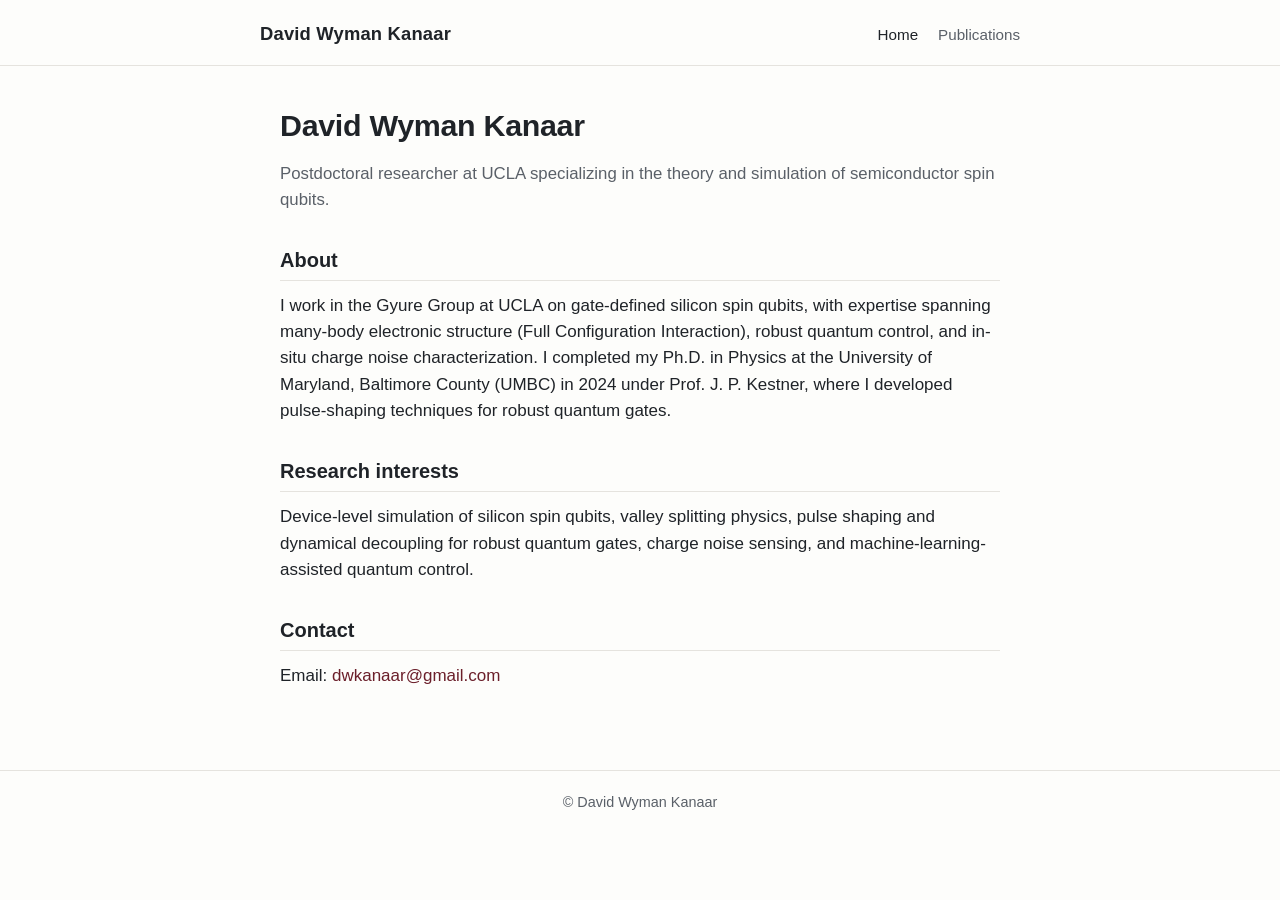
==== index.html @ 48fe8092 "Add home and publications pages" ====
<!DOCTYPE html>
<html lang="en">
<head>
  <meta charset="UTF-8" />
  <meta name="viewport" content="width=device-width, initial-scale=1.0" />
  <title>David Wyman Kanaar</title>
  <meta name="description" content="Personal website of David Wyman Kanaar, postdoctoral researcher in semiconductor spin qubits at UCLA." />
  <link rel="stylesheet" href="style.css" />
</head>
<body>
  <header class="site-header">
    <div class="inner">
      <div class="site-title"><a href="index.html">David Wyman Kanaar</a></div>
      <nav class="primary">
        <a href="index.html" class="active">Home</a>
        <a href="publications.html">Publications</a>
      </nav>
    </div>
  </header>

  <main class="container">
    <h1>David Wyman Kanaar</h1>
    <p class="lede">
      Postdoctoral researcher at UCLA specializing in the theory and simulation
      of semiconductor spin qubits.
    </p>

    <h2>About</h2>
    <p>
      I work in the Gyure Group at UCLA on gate-defined silicon spin qubits,
      with expertise spanning many-body electronic structure (Full Configuration
      Interaction), robust quantum control, and in-situ charge noise
      characterization. I completed my Ph.D. in Physics at the University of
      Maryland, Baltimore County (UMBC) in 2024 under Prof. J. P. Kestner,
      where I developed pulse-shaping techniques for robust quantum gates.
    </p>

    <h2>Research interests</h2>
    <p>
      Device-level simulation of silicon spin qubits, valley splitting physics,
      pulse shaping and dynamical decoupling for robust quantum gates, charge
      noise sensing, and machine-learning-assisted quantum control.
    </p>

    <h2>Contact</h2>
    <p>
      Email: <a href="mailto:dwkanaar@gmail.com">dwkanaar@gmail.com</a>
    </p>
  </main>

  <footer class="site-footer">
    &copy; David Wyman Kanaar
  </footer>
</body>
</html>
---- style.css ----
/* ---------- Reset / base ---------- */
*, *::before, *::after { box-sizing: border-box; }

:root {
  --bg: #fdfdfb;
  --text: #1f2328;
  --muted: #5a6068;
  --accent: #6b1f2a;       /* deep maroon */
  --accent-hover: #8a2a37;
  --rule: #e5e3de;
  --max-width: 760px;
}

html { scroll-behavior: smooth; }

body {
  margin: 0;
  font-family: "Source Sans Pro", "Helvetica Neue", Helvetica, Arial, sans-serif;
  font-size: 17px;
  line-height: 1.55;
  color: var(--text);
  background: var(--bg);
}

a {
  color: var(--accent);
  text-decoration: none;
  border-bottom: 1px solid transparent;
  transition: color 120ms ease, border-color 120ms ease;
}
a:hover { color: var(--accent-hover); border-bottom-color: currentColor; }

/* ---------- Layout ---------- */
.container {
  max-width: var(--max-width);
  margin: 0 auto;
  padding: 2rem 1.25rem 4rem;
}

header.site-header {
  border-bottom: 1px solid var(--rule);
  padding: 1.25rem 1.25rem 1rem;
}
header.site-header .inner {
  max-width: var(--max-width);
  margin: 0 auto;
  display: flex;
  flex-wrap: wrap;
  align-items: baseline;
  justify-content: space-between;
  gap: 0.75rem;
}
header.site-header .site-title {
  font-size: 1.15rem;
  font-weight: 600;
  letter-spacing: 0.01em;
  color: var(--text);
}
header.site-header .site-title a { color: inherit; border-bottom: none; }

nav.primary { display: flex; gap: 1.25rem; }
nav.primary a {
  color: var(--muted);
  font-size: 0.95rem;
}
nav.primary a.active { color: var(--text); }

footer.site-footer {
  border-top: 1px solid var(--rule);
  padding: 1.25rem;
  font-size: 0.9rem;
  color: var(--muted);
  text-align: center;
}

/* ---------- Headings & text ---------- */
h1 {
  font-size: 1.9rem;
  margin: 0.25rem 0 0.75rem;
  letter-spacing: -0.01em;
}
h2 {
  font-size: 1.25rem;
  margin: 2rem 0 0.75rem;
  padding-bottom: 0.25rem;
  border-bottom: 1px solid var(--rule);
}
p { margin: 0 0 1rem; }

.lede {
  font-size: 1.05rem;
  color: var(--muted);
}

/* ---------- Publications list ---------- */
ol.pub-list {
  list-style: none;
  padding: 0;
  margin: 1rem 0 0;
  counter-reset: pub;
}
ol.pub-list li {
  counter-increment: pub;
  position: relative;
  padding: 0.85rem 0 0.85rem 2.25rem;
  border-bottom: 1px solid var(--rule);
}
ol.pub-list li:last-child { border-bottom: none; }
ol.pub-list li::before {
  content: counter(pub) ".";
  position: absolute;
  left: 0;
  top: 0.85rem;
  color: var(--muted);
  font-variant-numeric: tabular-nums;
  width: 1.75rem;
  text-align: right;
}

.pub-title { font-weight: 600; }
.pub-authors { color: var(--text); }
.pub-venue { color: var(--muted); font-style: italic; }
.pub-year { color: var(--muted); }

.pub-links {
  margin-top: 0.35rem;
  display: flex;
  flex-wrap: wrap;
  gap: 0.4rem;
}
.pub-links a {
  display: inline-block;
  padding: 2px 8px;
  font-size: 0.82rem;
  border: 1px solid var(--rule);
  border-radius: 3px;
  color: var(--accent);
  background: #fff;
}
.pub-links a:hover {
  background: var(--accent);
  color: #fff;
  border-color: var(--accent);
}

/* ---------- Responsive ---------- */
@media (max-width: 520px) {
  body { font-size: 16px; }
  .container { padding-top: 1.5rem; }
  h1 { font-size: 1.6rem; }
  header.site-header .inner { flex-direction: column; align-items: flex-start; gap: 0.5rem; }
}
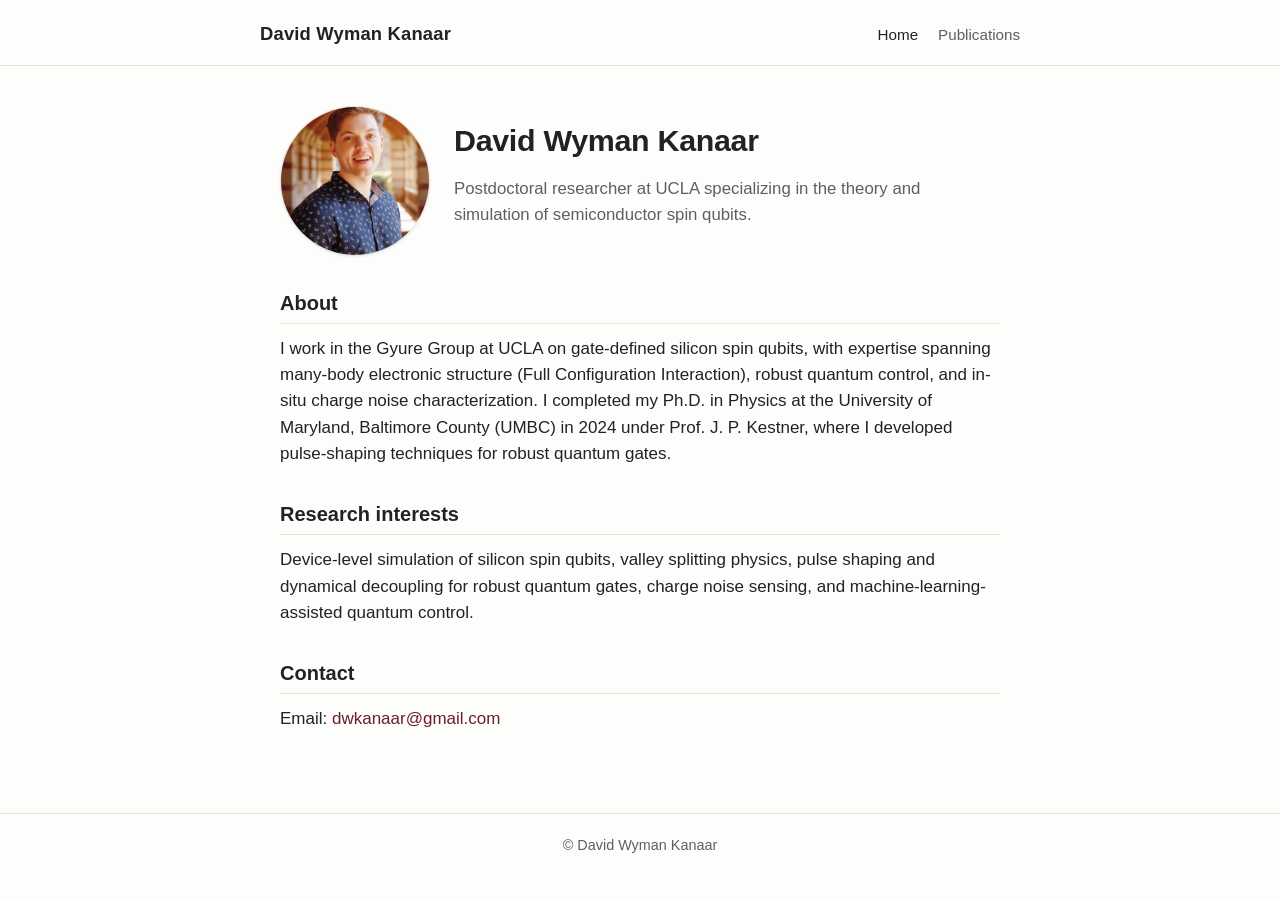
==== commit 8b12373b: "added headshot to homepage" ====
--- a/index.html
+++ b/index.html
@@ -19,11 +19,16 @@
   </header>
 
   <main class="container">
-    <h1>David Wyman Kanaar</h1>
-    <p class="lede">
-      Postdoctoral researcher at UCLA specializing in the theory and simulation
-      of semiconductor spin qubits.
-    </p>
+    <div class="hero">
+      <img src="HeadShot.jpeg" alt="Portrait of David Wyman Kanaar" class="headshot" />
+      <div class="hero-text">
+        <h1>David Wyman Kanaar</h1>
+        <p class="lede">
+          Postdoctoral researcher at UCLA specializing in the theory and
+          simulation of semiconductor spin qubits.
+        </p>
+      </div>
+    </div>
 
     <h2>About</h2>
     <p>
--- a/style.css
+++ b/style.css
@@ -71,6 +71,30 @@
   font-size: 0.9rem;
   color: var(--muted);
   text-align: center;
+}
+
+/* ---------- Hero / portrait ---------- */
+.hero {
+  display: flex;
+  align-items: center;
+  gap: 1.5rem;
+  margin: 0.5rem 0 0.5rem;
+}
+.hero-text { flex: 1 1 auto; min-width: 0; }
+.hero-text h1 { margin-top: 0; }
+.headshot {
+  flex: 0 0 auto;
+  width: 150px;
+  height: 150px;
+  object-fit: cover;
+  border-radius: 50%;
+  border: 1px solid var(--rule);
+  box-shadow: 0 1px 3px rgba(0,0,0,0.08);
+}
+
+@media (max-width: 520px) {
+  .hero { flex-direction: column; align-items: flex-start; gap: 1rem; }
+  .headshot { width: 120px; height: 120px; }
 }
 
 /* ---------- Headings & text ---------- */
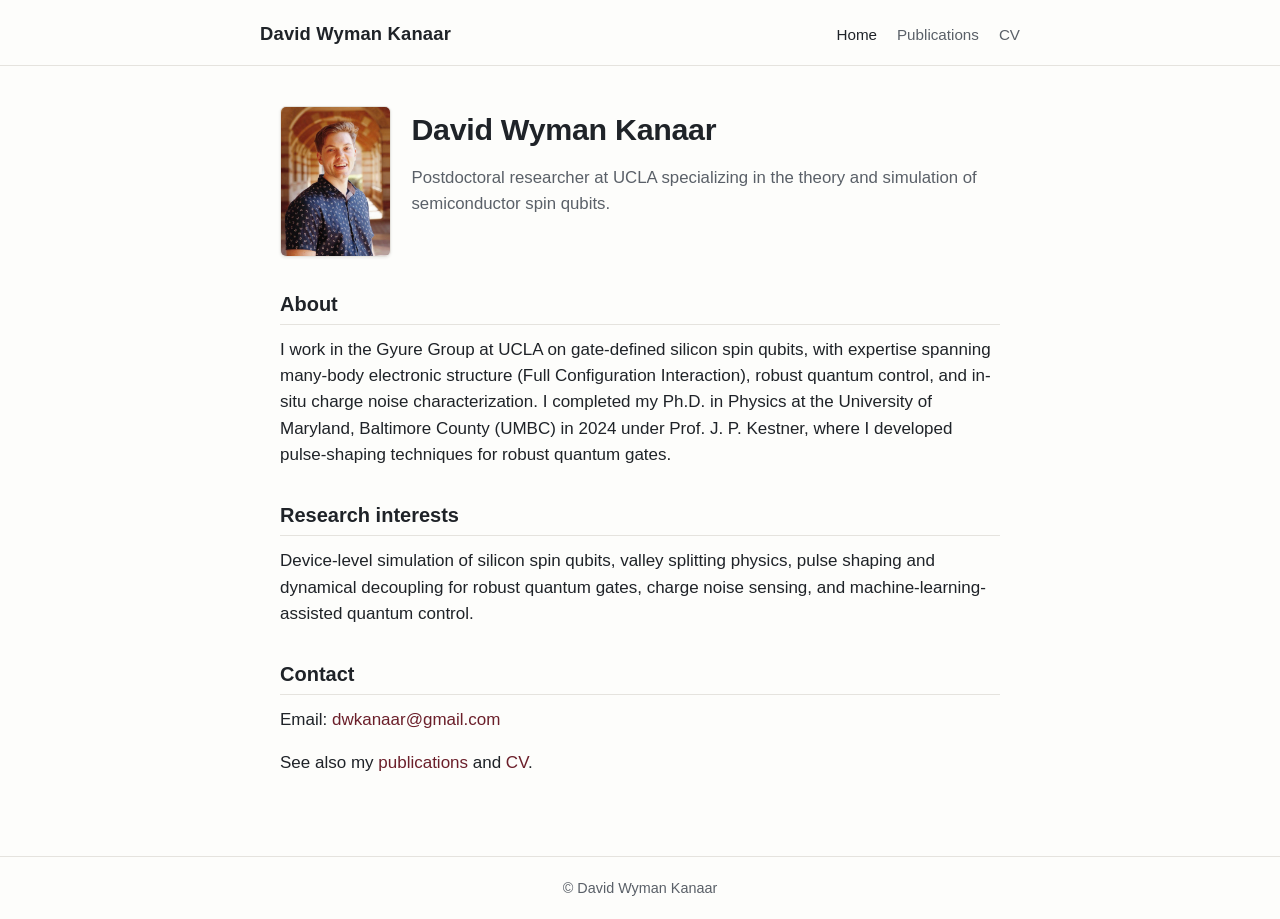
==== commit 23ea044e: "added CV page as embedded pdf and link on main pages" ====
--- a/index.html
+++ b/index.html
@@ -14,6 +14,7 @@
       <nav class="primary">
         <a href="index.html" class="active">Home</a>
         <a href="publications.html">Publications</a>
+        <a href="cv.html">CV</a>
       </nav>
     </div>
   </header>
@@ -51,6 +52,10 @@
     <p>
       Email: <a href="mailto:dwkanaar@gmail.com">dwkanaar@gmail.com</a>
     </p>
+    <p>
+      See also my <a href="publications.html">publications</a> and
+      <a href="cv.html">CV</a>.
+    </p>
   </main>
 
   <footer class="site-footer">
--- a/style.css
+++ b/style.css
@@ -76,25 +76,26 @@
 /* ---------- Hero / portrait ---------- */
 .hero {
   display: flex;
-  align-items: center;
-  gap: 1.5rem;
+  align-items: flex-start;
+  gap: 1.25rem;
   margin: 0.5rem 0 0.5rem;
 }
 .hero-text { flex: 1 1 auto; min-width: 0; }
 .hero-text h1 { margin-top: 0; }
 .headshot {
   flex: 0 0 auto;
-  width: 150px;
-  height: 150px;
+  height: 4cm;          /* ~2 inches tall on a standard monitor */
+  width: auto;          /* preserve natural aspect ratio */
+  max-width: 4cm;       /* but never wider than it is tall */
   object-fit: cover;
-  border-radius: 50%;
+  border-radius: 6px;
   border: 1px solid var(--rule);
   box-shadow: 0 1px 3px rgba(0,0,0,0.08);
 }
 
 @media (max-width: 520px) {
   .hero { flex-direction: column; align-items: flex-start; gap: 1rem; }
-  .headshot { width: 120px; height: 120px; }
+  .headshot { height: 3cm; max-width: 3cm; }
 }
 
 /* ---------- Headings & text ---------- */
@@ -167,6 +168,17 @@
   border-color: var(--accent);
 }
 
+/* ---------- CV embed ---------- */
+.cv-embed {
+  display: block;
+  width: 100%;
+  height: 85vh;       /* tall enough to read; resize browser to fit */
+  min-height: 600px;
+  border: 1px solid var(--rule);
+  border-radius: 4px;
+  background: #fafafa;
+}
+
 /* ---------- Responsive ---------- */
 @media (max-width: 520px) {
   body { font-size: 16px; }
